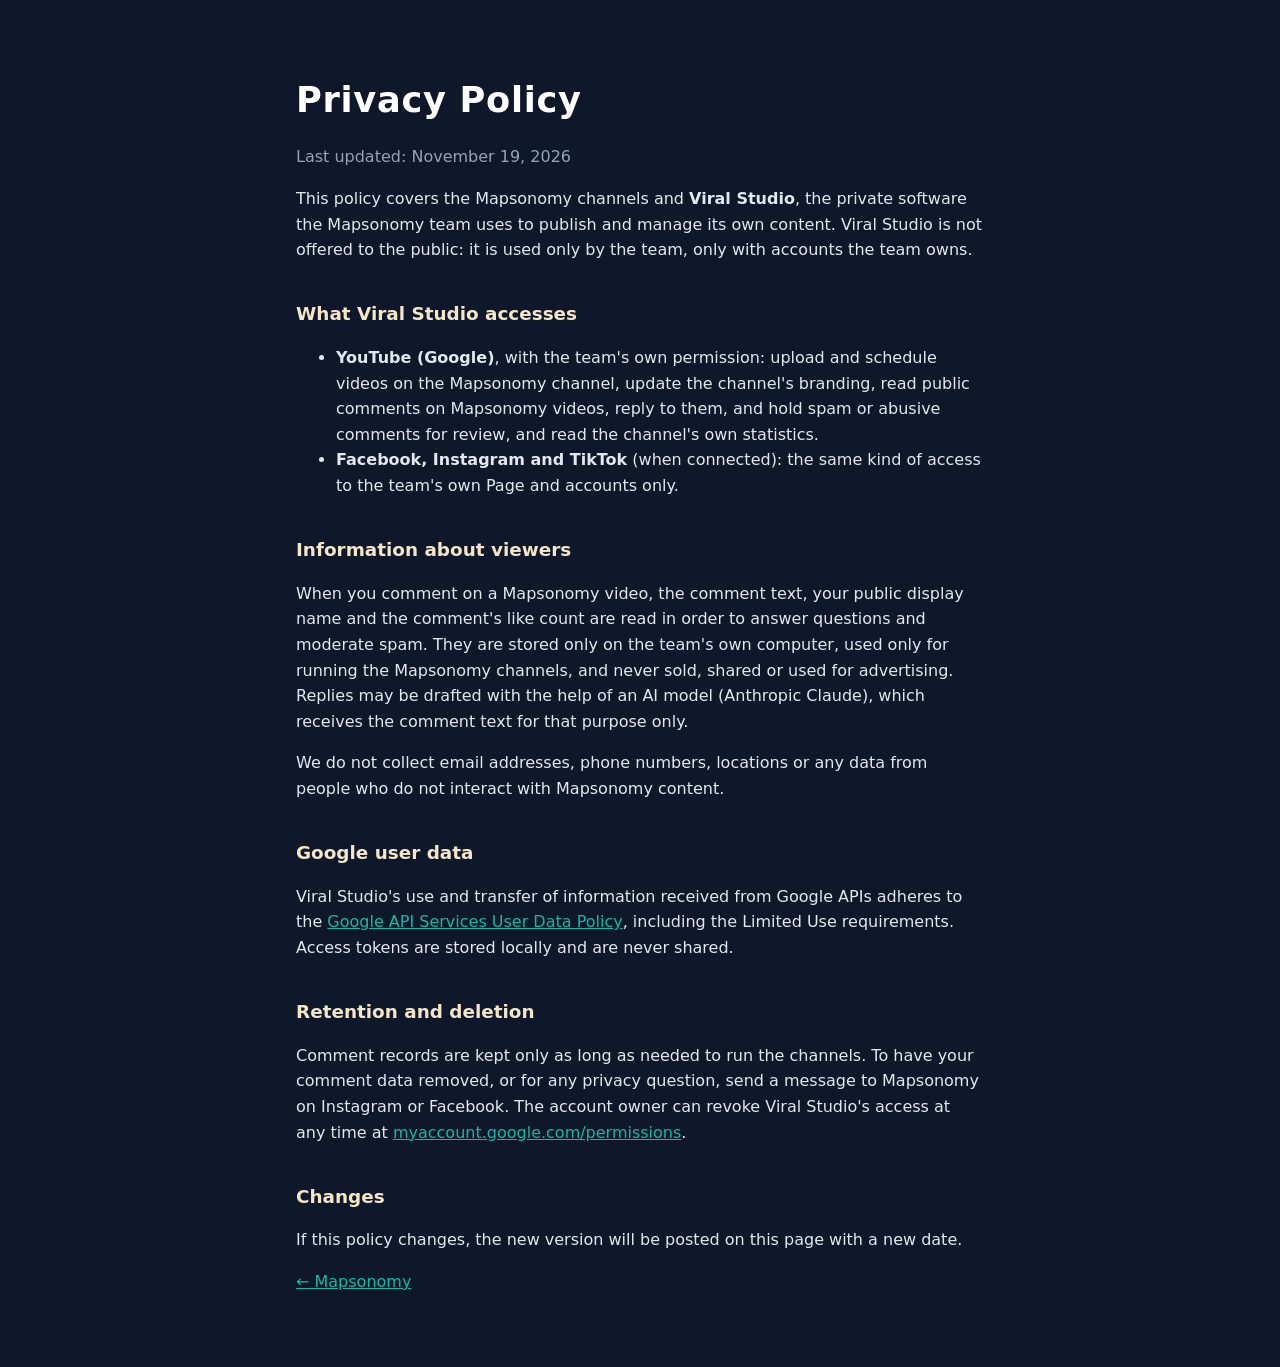
==== privacy.html @ 742cf9c1 "Mapsonomy site: home, privacy policy, terms" ====
<!doctype html>
<html lang="en">
<head>
<meta charset="utf-8">
<meta name="viewport" content="width=device-width, initial-scale=1">
<title>Privacy Policy · Mapsonomy</title>
<link rel="stylesheet" href="style.css">
</head>
<body>
<main class="doc">
<h1>Privacy Policy</h1>
<p class="muted">Last updated: November 19, 2026</p>

<p>This policy covers the Mapsonomy channels and <strong>Viral Studio</strong>, the private software the Mapsonomy team
uses to publish and manage its own content. Viral Studio is not offered to the public: it is used only by the team,
only with accounts the team owns.</p>

<h2>What Viral Studio accesses</h2>
<ul>
  <li><strong>YouTube (Google)</strong>, with the team's own permission: upload and schedule videos on the Mapsonomy
      channel, update the channel's branding, read public comments on Mapsonomy videos, reply to them, and hold spam
      or abusive comments for review, and read the channel's own statistics.</li>
  <li><strong>Facebook, Instagram and TikTok</strong> (when connected): the same kind of access to the team's own
      Page and accounts only.</li>
</ul>

<h2>Information about viewers</h2>
<p>When you comment on a Mapsonomy video, the comment text, your public display name and the comment's like count
are read in order to answer questions and moderate spam. They are stored only on the team's own computer, used only
for running the Mapsonomy channels, and never sold, shared or used for advertising. Replies may be drafted with the
help of an AI model (Anthropic Claude), which receives the comment text for that purpose only.</p>
<p>We do not collect email addresses, phone numbers, locations or any data from people who do not interact with
Mapsonomy content.</p>

<h2>Google user data</h2>
<p>Viral Studio's use and transfer of information received from Google APIs adheres to the
<a href="https://developers.google.com/terms/api-services-user-data-policy">Google API Services User Data Policy</a>,
including the Limited Use requirements. Access tokens are stored locally and are never shared.</p>

<h2>Retention and deletion</h2>
<p>Comment records are kept only as long as needed to run the channels. To have your comment data removed, or for any
privacy question, send a message to Mapsonomy on Instagram or Facebook. The account owner can revoke Viral Studio's
access at any time at <a href="https://myaccount.google.com/permissions">myaccount.google.com/permissions</a>.</p>

<h2>Changes</h2>
<p>If this policy changes, the new version will be posted on this page with a new date.</p>
<p><a href="index.html">← Mapsonomy</a></p>
</main>
</body>
</html>
---- style.css ----
:root { --navy: #0F172A; --teal: #14B8A6; --sand: #F5E6C8; --coral: #F97316; }
* { box-sizing: border-box; }
body { margin: 0; min-height: 100vh; display: flex; flex-direction: column; background: var(--navy); color: #E2E8F0;
       font: 16px/1.6 Inter, system-ui, -apple-system, "Segoe UI", sans-serif; }
main { flex: 1; width: 100%; max-width: 720px; margin: 0 auto; padding: 56px 16px; text-align: center; }
main.doc { text-align: left; }
.logo { border-radius: 50%; }
h1 { margin: 16px 0 4px; font-size: 2.2rem; color: #fff; letter-spacing: .02em; }
h2 { margin-top: 2em; color: var(--sand); font-size: 1.15rem; }
.tag { color: var(--teal); font-weight: 600; margin-top: 0; }
.muted { color: #94A3B8; }
a { color: var(--teal); }
.links { display: flex; flex-wrap: wrap; justify-content: center; gap: 10px; margin-top: 28px; }
.links a { padding: 10px 18px; border: 1px solid var(--teal); border-radius: 999px; text-decoration: none; }
.links a:hover { background: var(--teal); color: var(--navy); }
footer { text-align: center; padding: 24px 16px; color: #94A3B8; font-size: .9rem; }
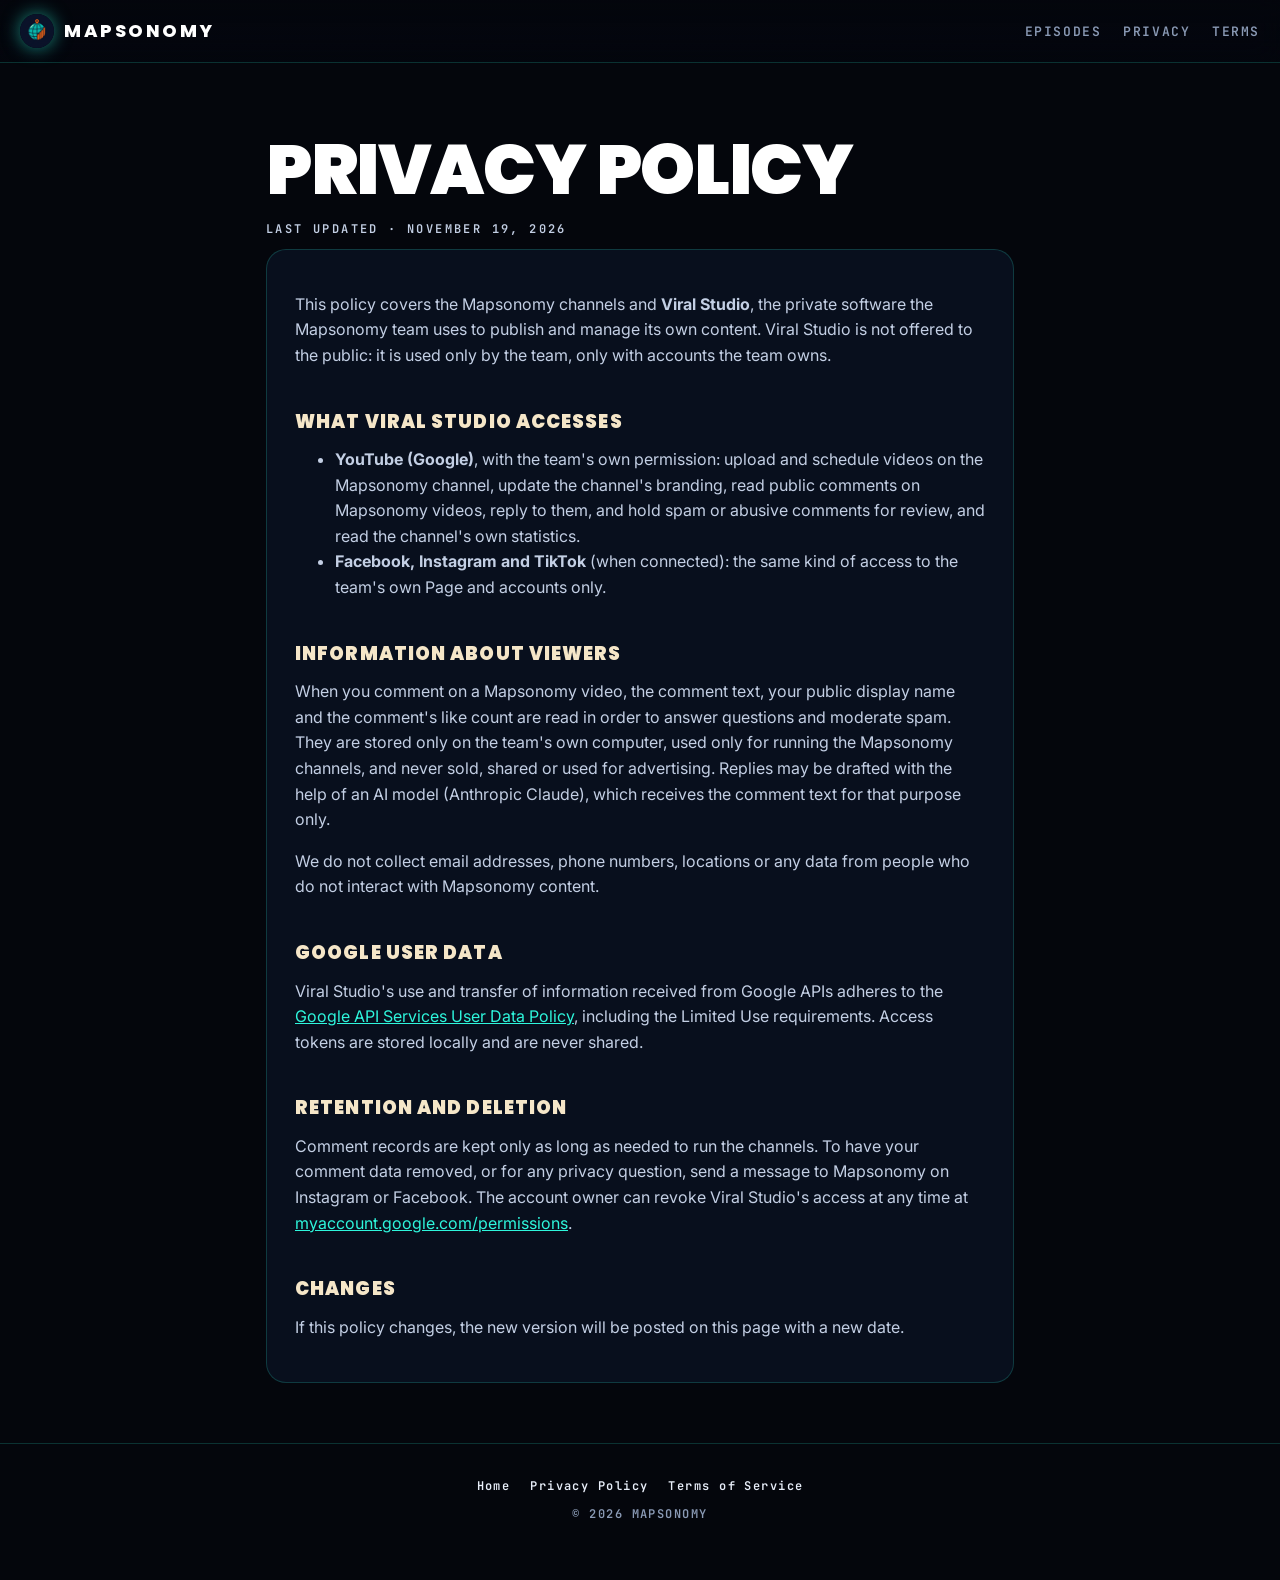
==== commit 2e6fcbd0: "Redesign: HDR neon hero, live facts ticker, episodes, data, platforms; matching legal pages" ====
--- a/privacy.html
+++ b/privacy.html
@@ -4,12 +4,22 @@
 <meta charset="utf-8">
 <meta name="viewport" content="width=device-width, initial-scale=1">
 <title>Privacy Policy · Mapsonomy</title>
+<link rel="icon" href="logo.png">
+<link rel="preconnect" href="https://fonts.googleapis.com">
+<link rel="preconnect" href="https://fonts.gstatic.com" crossorigin>
+<link href="https://fonts.googleapis.com/css2?family=Poppins:wght@800;900&family=Inter:wght@400;600&family=JetBrains+Mono:wght@600;700&display=swap" rel="stylesheet">
 <link rel="stylesheet" href="style.css">
+<meta name="theme-color" content="#04060c">
 </head>
 <body>
+<header class="bar">
+  <a class="brand" href="index.html"><img src="img/logo.webp" alt="">MAPSONOMY</a>
+  <nav><a href="index.html#episodes">Episodes</a><a href="privacy.html">Privacy</a><a href="terms.html">Terms</a></nav>
+</header>
 <main class="doc">
 <h1>Privacy Policy</h1>
-<p class="muted">Last updated: November 19, 2026</p>
+<p class="updated">Last updated · November 19, 2026</p>
+<div class="card">
 
 <p>This policy covers the Mapsonomy channels and <strong>Viral Studio</strong>, the private software the Mapsonomy team
 uses to publish and manage its own content. Viral Studio is not offered to the public: it is used only by the team,
@@ -44,7 +54,8 @@
 
 <h2>Changes</h2>
 <p>If this policy changes, the new version will be posted on this page with a new date.</p>
-<p><a href="index.html">← Mapsonomy</a></p>
+</div>
 </main>
+<footer><a href="index.html">Home</a><a href="privacy.html">Privacy Policy</a><a href="terms.html">Terms of Service</a><p>© 2026 MAPSONOMY</p></footer>
 </body>
 </html>
--- a/style.css
+++ b/style.css
@@ -1,16 +1,209 @@
-:root { --navy: #0F172A; --teal: #14B8A6; --sand: #F5E6C8; --coral: #F97316; }
+/* Mapsonomy — HDR / future look. Deep black, neon teal + coral bloom, bold type. */
+:root {
+  --bg: #04060c;
+  --bg2: #0a1122;
+  --navy: #0F172A;
+  --teal: #14B8A6;
+  --neon: #2ef6dc;
+  --coral: #ff7a1a;
+  --sand: #F5E6C8;
+  --ink: #e8eef9;
+  --muted: #8a9ab5;
+  --line: rgba(46, 246, 220, .18);
+  --glass: rgba(14, 24, 44, .55);
+  --display: "Poppins", system-ui, sans-serif;
+  --body: "Inter", system-ui, -apple-system, "Segoe UI", sans-serif;
+  --mono: "JetBrains Mono", ui-monospace, "Cascadia Code", Consolas, monospace;
+}
 * { box-sizing: border-box; }
-body { margin: 0; min-height: 100vh; display: flex; flex-direction: column; background: var(--navy); color: #E2E8F0;
-       font: 16px/1.6 Inter, system-ui, -apple-system, "Segoe UI", sans-serif; }
-main { flex: 1; width: 100%; max-width: 720px; margin: 0 auto; padding: 56px 16px; text-align: center; }
-main.doc { text-align: left; }
-.logo { border-radius: 50%; }
-h1 { margin: 16px 0 4px; font-size: 2.2rem; color: #fff; letter-spacing: .02em; }
-h2 { margin-top: 2em; color: var(--sand); font-size: 1.15rem; }
-.tag { color: var(--teal); font-weight: 600; margin-top: 0; }
-.muted { color: #94A3B8; }
-a { color: var(--teal); }
-.links { display: flex; flex-wrap: wrap; justify-content: center; gap: 10px; margin-top: 28px; }
-.links a { padding: 10px 18px; border: 1px solid var(--teal); border-radius: 999px; text-decoration: none; }
-.links a:hover { background: var(--teal); color: var(--navy); }
-footer { text-align: center; padding: 24px 16px; color: #94A3B8; font-size: .9rem; }
+html { scroll-behavior: smooth; }
+body {
+  margin: 0; background: var(--bg); color: var(--ink);
+  font: 16px/1.6 var(--body); -webkit-font-smoothing: antialiased; overflow-x: hidden;
+}
+a { color: var(--neon); }
+img { display: block; max-width: 100%; }
+.wrap { width: 100%; max-width: 1180px; margin: 0 auto; padding: 0 16px; }
+
+/* ---------- top bar ---------- */
+.bar {
+  position: fixed; inset: 0 0 auto; z-index: 20; display: flex; align-items: center; justify-content: space-between;
+  padding: 14px 20px; backdrop-filter: blur(14px) saturate(160%); -webkit-backdrop-filter: blur(14px) saturate(160%);
+  background: linear-gradient(to bottom, rgba(4, 6, 12, .85), rgba(4, 6, 12, .35)); border-bottom: 1px solid var(--line);
+}
+.brand { display: flex; align-items: center; gap: 10px; color: #fff; text-decoration: none;
+         font: 800 18px/1 var(--display); letter-spacing: .14em; }
+.brand img { width: 34px; height: 34px; border-radius: 50%; box-shadow: 0 0 18px rgba(46, 246, 220, .55); }
+.bar nav { display: flex; gap: 22px; }
+.bar nav a { color: var(--muted); text-decoration: none; font: 600 13px var(--mono); letter-spacing: .12em; text-transform: uppercase; }
+.bar nav a:hover { color: var(--neon); }
+
+/* ---------- hero ---------- */
+.hero {
+  position: relative; min-height: 100svh; display: grid; place-items: center; text-align: center;
+  padding: 120px 16px 90px; isolation: isolate; overflow: hidden;
+}
+.hero::before { /* the glowing world map */
+  content: ""; position: absolute; inset: -4%; z-index: -3;
+  background: url("img/hero.webp") center / cover no-repeat;
+  filter: saturate(1.5) contrast(1.15) brightness(.9);
+  animation: drift 40s ease-in-out infinite alternate;
+}
+.hero::after { /* vignette + fade into page */
+  content: ""; position: absolute; inset: 0; z-index: -2;
+  background:
+    radial-gradient(ellipse 60% 45% at 50% 45%, rgba(4, 6, 12, .15), rgba(4, 6, 12, .82) 70%, var(--bg) 100%),
+    linear-gradient(to bottom, rgba(4, 6, 12, .2), transparent 30%, transparent 70%, var(--bg));
+}
+.grid-floor {
+  position: absolute; left: -50%; right: -50%; bottom: -10%; height: 55%; z-index: -1; opacity: .55;
+  background:
+    repeating-linear-gradient(90deg, rgba(46, 246, 220, .35) 0 1px, transparent 1px 80px),
+    repeating-linear-gradient(0deg, rgba(46, 246, 220, .35) 0 1px, transparent 1px 80px);
+  transform: perspective(520px) rotateX(64deg); transform-origin: center top;
+  mask-image: linear-gradient(to top, #000 10%, transparent 85%);
+  -webkit-mask-image: linear-gradient(to top, #000 10%, transparent 85%);
+  animation: floor 6s linear infinite;
+}
+.scan {
+  position: absolute; inset: 0; z-index: -1; pointer-events: none; opacity: .18;
+  background: repeating-linear-gradient(0deg, rgba(255, 255, 255, .06) 0 1px, transparent 1px 3px);
+}
+.orb { position: relative; width: 132px; height: 132px; margin: 0 auto 26px; }
+.orb img { position: absolute; inset: 14px; width: 104px; height: 104px; border-radius: 50%;
+           box-shadow: 0 0 40px rgba(46, 246, 220, .6), 0 0 90px rgba(255, 122, 26, .25); }
+.orb::before { content: ""; position: absolute; inset: 0; border-radius: 50%;
+               background: conic-gradient(from 0deg, transparent, var(--neon), transparent 40%, var(--coral), transparent 75%);
+               -webkit-mask: radial-gradient(circle, transparent 60px, #000 61px, #000 66px, transparent 67px);
+               mask: radial-gradient(circle, transparent 60px, #000 61px, #000 66px, transparent 67px);
+               animation: spin 6s linear infinite; }
+.eyebrow { display: inline-flex; align-items: center; gap: 10px; padding: 7px 14px; border: 1px solid var(--line);
+           border-radius: 999px; background: rgba(4, 6, 12, .55); color: var(--neon);
+           font: 600 12px var(--mono); letter-spacing: .2em; text-transform: uppercase; }
+.eyebrow i { width: 8px; height: 8px; border-radius: 50%; background: var(--coral);
+             box-shadow: 0 0 12px var(--coral); animation: pulse 1.6s ease-in-out infinite; }
+h1 {
+  margin: 22px 0 18px; font: 900 clamp(2.6rem, 8.4vw, 6.6rem)/.92 var(--display); letter-spacing: -.02em;
+  text-transform: uppercase; color: #fff;
+}
+h1 .hdr {
+  display: block; background: linear-gradient(92deg, var(--neon) 0%, #b9fff4 38%, var(--sand) 55%, var(--coral) 92%);
+  -webkit-background-clip: text; background-clip: text; color: transparent;
+  filter: drop-shadow(0 0 22px rgba(46, 246, 220, .45)) drop-shadow(0 0 60px rgba(255, 122, 26, .25));
+}
+.lead { max-width: 640px; margin: 0 auto; color: #c3cfe4; font-size: clamp(1rem, 2.1vw, 1.2rem); }
+.cta { display: flex; flex-wrap: wrap; justify-content: center; gap: 12px; margin-top: 34px; }
+.btn {
+  display: inline-flex; align-items: center; gap: 10px; padding: 14px 22px; border-radius: 14px; text-decoration: none;
+  font: 800 14px var(--display); letter-spacing: .08em; text-transform: uppercase; color: #fff;
+  border: 1px solid rgba(255, 255, 255, .16); background: var(--glass);
+  backdrop-filter: blur(10px); -webkit-backdrop-filter: blur(10px);
+  transition: transform .2s, box-shadow .2s, border-color .2s;
+}
+.btn:hover { transform: translateY(-2px); border-color: var(--neon); box-shadow: 0 0 28px rgba(46, 246, 220, .35); }
+.btn.primary { color: #041014; border: 0; background: linear-gradient(100deg, var(--neon), #8dfcee 50%, var(--sand));
+               box-shadow: 0 0 34px rgba(46, 246, 220, .55), inset 0 0 0 1px rgba(255, 255, 255, .5); }
+.btn.primary:hover { box-shadow: 0 0 50px rgba(46, 246, 220, .8); }
+.scroll-hint { position: absolute; bottom: 26px; left: 50%; transform: translateX(-50%); color: var(--muted);
+               font: 600 11px var(--mono); letter-spacing: .3em; }
+
+/* ---------- ticker ---------- */
+.ticker { position: relative; overflow: hidden; border-block: 1px solid var(--line);
+          background: linear-gradient(90deg, rgba(46, 246, 220, .08), rgba(255, 122, 26, .08)); }
+.ticker-track { display: flex; width: max-content; animation: tick 48s linear infinite; }
+.ticker span { padding: 16px 28px; white-space: nowrap; font: 700 14px var(--mono); letter-spacing: .08em; color: #dfe9f7; }
+.ticker b { color: var(--neon); text-shadow: 0 0 14px rgba(46, 246, 220, .7); }
+.ticker em { font-style: normal; color: var(--coral); text-shadow: 0 0 14px rgba(255, 122, 26, .7); }
+
+/* ---------- sections ---------- */
+section { padding: 110px 0; }
+.kicker { font: 700 12px var(--mono); letter-spacing: .3em; color: var(--coral); text-transform: uppercase; }
+h2 { margin: 10px 0 14px; font: 900 clamp(2rem, 5.4vw, 3.8rem)/1 var(--display); text-transform: uppercase; letter-spacing: -.01em; }
+h2 span { color: var(--neon); text-shadow: 0 0 26px rgba(46, 246, 220, .5); }
+.sub { max-width: 620px; color: var(--muted); }
+
+/* episodes */
+.eps { display: grid; grid-template-columns: repeat(5, 1fr); gap: 16px; margin-top: 46px; }
+.ep {
+  position: relative; display: block; border-radius: 20px; overflow: hidden; text-decoration: none; color: #fff;
+  background: var(--bg2); border: 1px solid rgba(255, 255, 255, .08); aspect-ratio: 9 / 16;
+  transition: transform .35s cubic-bezier(.2, .8, .2, 1), box-shadow .35s, border-color .35s;
+}
+.ep img { position: absolute; inset: 0; width: 100%; height: 100%; object-fit: cover; filter: saturate(1.35) contrast(1.08);
+          transition: transform .6s cubic-bezier(.2, .8, .2, 1); }
+.ep::after { content: ""; position: absolute; inset: 0;
+             background: linear-gradient(to top, var(--bg) 0%, rgba(4, 6, 12, .98) 34%, rgba(4, 6, 12, .55) 50%, transparent 66%); }
+.ep:hover { transform: translateY(-8px); border-color: var(--neon);
+            box-shadow: 0 0 0 1px var(--neon), 0 24px 60px -10px rgba(46, 246, 220, .45); }
+.ep:hover img { transform: scale(1.06); }
+.ep .meta { position: absolute; left: 14px; right: 14px; bottom: 14px; z-index: 1; }
+.ep .num { font: 700 11px var(--mono); letter-spacing: .25em; color: var(--coral); }
+.ep h3 { margin: 6px 0 8px; font: 800 15px/1.2 var(--display); }
+.chip { display: inline-block; padding: 4px 9px; border-radius: 999px; font: 700 11px var(--mono);
+        color: #041014; background: var(--neon); box-shadow: 0 0 16px rgba(46, 246, 220, .6); }
+
+/* stats */
+.stats { display: grid; grid-template-columns: repeat(3, 1fr); gap: 16px; margin-top: 46px; }
+.stat { position: relative; padding: 30px 26px; border-radius: 22px; background: var(--glass); border: 1px solid var(--line);
+        overflow: hidden; }
+.stat::before { content: ""; position: absolute; width: 220px; height: 220px; right: -80px; top: -80px; border-radius: 50%;
+                background: radial-gradient(circle, rgba(46, 246, 220, .28), transparent 70%); }
+.stat:nth-child(2)::before { background: radial-gradient(circle, rgba(255, 122, 26, .3), transparent 70%); }
+.stat .big { font: 900 clamp(2.6rem, 6vw, 4.4rem)/1 var(--display);
+             background: linear-gradient(120deg, #fff, var(--neon)); -webkit-background-clip: text; background-clip: text; color: transparent; }
+.stat:nth-child(2) .big { background: linear-gradient(120deg, #fff, var(--coral)); -webkit-background-clip: text; background-clip: text; }
+.stat h3 { margin: 12px 0 6px; font: 800 18px var(--display); text-transform: uppercase; letter-spacing: .04em; }
+.stat p { margin: 0; color: var(--muted); }
+
+/* platforms */
+.plats { display: grid; grid-template-columns: repeat(4, 1fr); gap: 14px; margin-top: 40px; }
+.plat { display: flex; justify-content: space-between; align-items: center; padding: 26px 22px; border-radius: 18px;
+        text-decoration: none; color: #fff; background: linear-gradient(140deg, rgba(20, 184, 166, .14), rgba(4, 6, 12, .6));
+        border: 1px solid var(--line); font: 900 20px var(--display); text-transform: uppercase; letter-spacing: .04em;
+        transition: background .3s, box-shadow .3s, transform .3s; }
+.plat small { display: block; margin-top: 4px; color: var(--muted); font: 600 12px var(--mono); letter-spacing: .1em; text-transform: none; }
+.plat .arrow { font-size: 26px; color: var(--neon); transition: transform .3s; }
+.plat:hover { transform: translateY(-4px); box-shadow: 0 0 40px rgba(46, 246, 220, .3);
+              background: linear-gradient(140deg, rgba(46, 246, 220, .3), rgba(255, 122, 26, .16)); }
+.plat:hover .arrow { transform: translate(4px, -4px); }
+
+/* footer */
+footer { border-top: 1px solid var(--line); padding: 34px 16px 46px; text-align: center; color: var(--muted);
+         font: 600 12px var(--mono); letter-spacing: .12em; }
+footer a { color: var(--ink); text-decoration: none; margin: 0 10px; }
+footer a:hover { color: var(--neon); }
+
+/* legal pages */
+.doc { max-width: 780px; margin: 0 auto; padding: 130px 16px 60px; }
+.doc h1 { font-size: clamp(2.4rem, 7vw, 4.4rem); margin-top: 8px; }
+.doc h2 { font-size: 1.15rem; margin-top: 2.4em; color: var(--sand); letter-spacing: .06em; }
+.doc p, .doc li { color: #c3cfe4; }
+.doc .card { padding: 26px 28px; border-radius: 20px; background: var(--glass); border: 1px solid var(--line); }
+.updated { font: 600 12px var(--mono); letter-spacing: .2em; color: var(--coral); text-transform: uppercase; }
+
+/* reveal */
+.js .reveal { opacity: 0; transform: translateY(26px); transition: opacity .8s ease, transform .8s cubic-bezier(.2, .8, .2, 1); }
+.js .reveal.in { opacity: 1; transform: none; }
+
+@keyframes drift { from { transform: scale(1.04) translate3d(-1%, 0, 0); } to { transform: scale(1.1) translate3d(1%, -1%, 0); } }
+@keyframes floor { from { background-position: 0 0, 0 0; } to { background-position: 0 0, 0 80px; } }
+@keyframes spin { to { transform: rotate(360deg); } }
+@keyframes pulse { 50% { opacity: .35; } }
+@keyframes tick { to { transform: translateX(-50%); } }
+
+@media (max-width: 980px) {
+  .eps { grid-template-columns: repeat(3, 1fr); }
+  .plats { grid-template-columns: repeat(2, 1fr); }
+}
+@media (max-width: 640px) {
+  .bar nav { display: none; }
+  section { padding: 80px 0; }
+  .eps { grid-template-columns: repeat(2, 1fr); gap: 12px; }
+  .stats { grid-template-columns: 1fr; }
+  .plats { grid-template-columns: 1fr; }
+  .btn { width: 100%; justify-content: center; }
+}
+@media (prefers-reduced-motion: reduce) {
+  *, *::before, *::after { animation: none !important; transition: none !important; }
+  .reveal { opacity: 1; transform: none; }
+}
